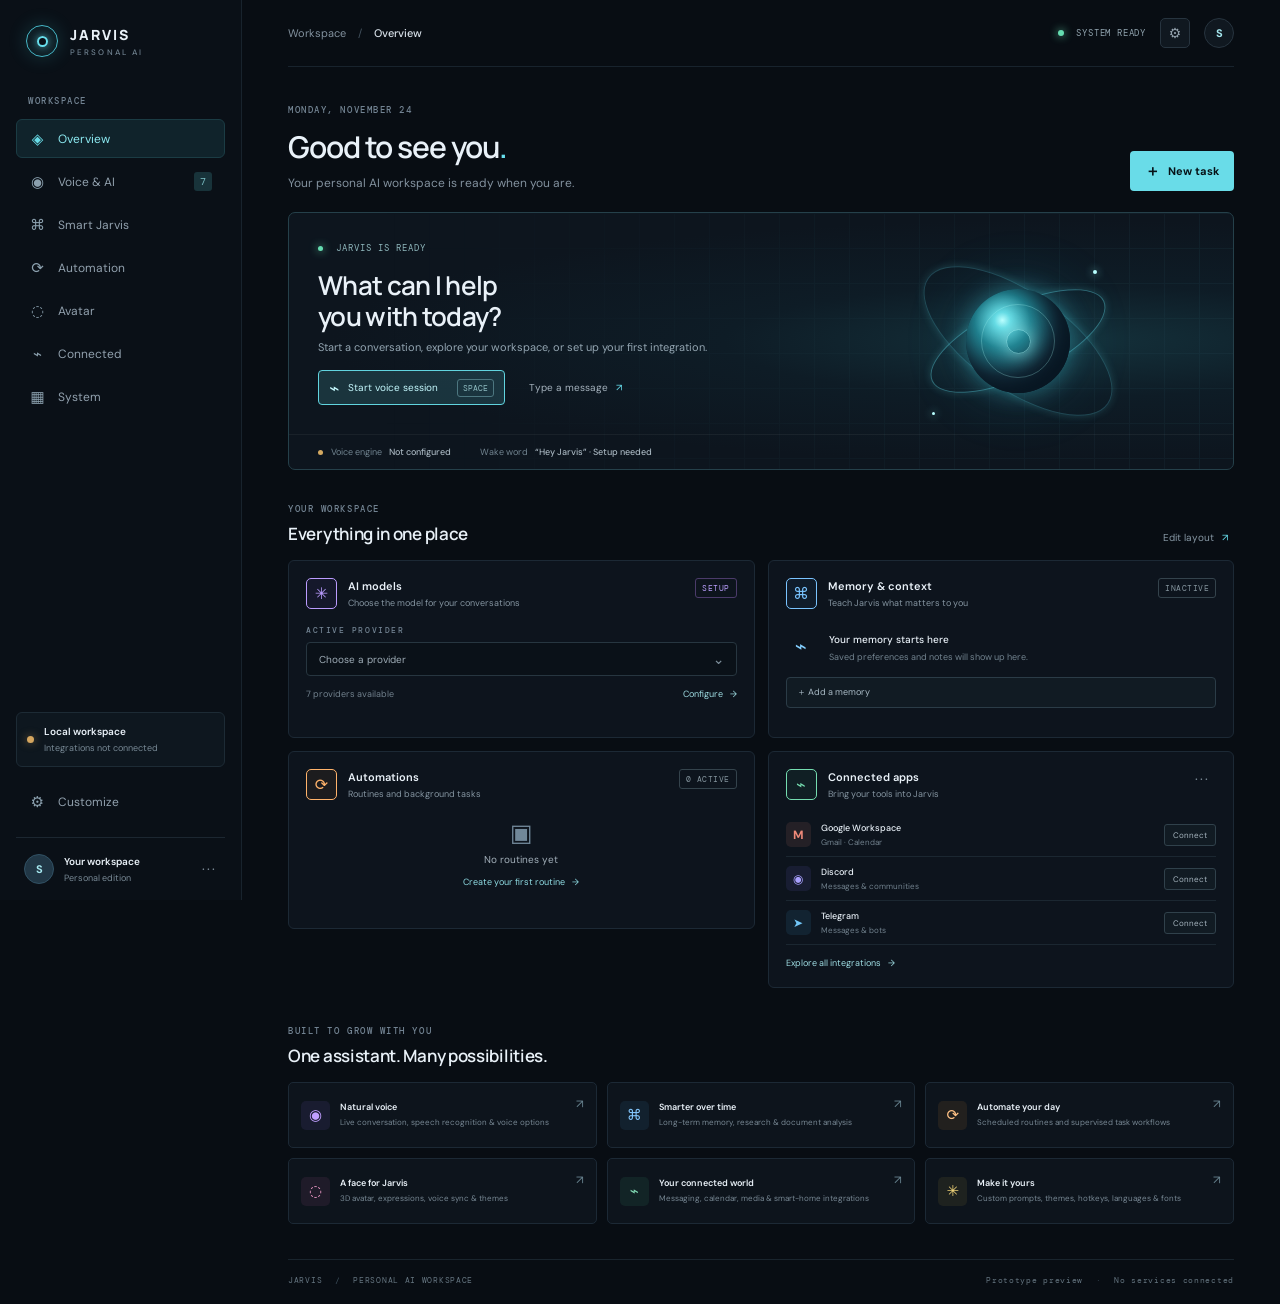
==== index.html @ 5d38f919 "Create Jarvis assistant frontend prototype" ====
<!doctype html>
<html lang="en">
<head>
  <meta charset="utf-8">
  <meta name="viewport" content="width=device-width, initial-scale=1">
  <meta name="theme-color" content="#071018">
  <meta name="description" content="Jarvis — a voice-first AI assistant workspace.">
  <title>JARVIS — Personal AI</title>
  <link rel="stylesheet" href="styles.css">
  <script src="app.js" defer></script>
</head>
<body>
  <div class="app-shell">
    <aside class="sidebar" aria-label="Main navigation">
      <a class="brand" href="#overview" aria-label="Jarvis home">
        <span class="brand-mark"><span></span></span>
        <span class="brand-name">JARVIS<small>PERSONAL AI</small></span>
      </a>
      <div class="workspace-label">WORKSPACE</div>
      <nav class="nav-list">
        <a class="nav-item active" href="#overview"><span class="nav-icon">◈</span> Overview</a>
        <a class="nav-item" href="#voice"><span class="nav-icon">◉</span> Voice &amp; AI <span class="nav-count">7</span></a>
        <a class="nav-item" href="#memory"><span class="nav-icon">⌘</span> Smart Jarvis</a>
        <a class="nav-item" href="#automation"><span class="nav-icon">⟳</span> Automation</a>
        <a class="nav-item" href="#avatar"><span class="nav-icon">◌</span> Avatar</a>
        <a class="nav-item" href="#connected"><span class="nav-icon">⌁</span> Connected</a>
        <a class="nav-item" href="#system"><span class="nav-icon">▦</span> System</a>
      </nav>
      <div class="sidebar-bottom">
        <div class="connection-card"><span class="status-dot"></span><div><strong>Local workspace</strong><small>Integrations not connected</small></div></div>
        <a class="nav-item" href="#customize"><span class="nav-icon">⚙</span> Customize</a>
        <div class="profile"><div class="profile-avatar">S</div><div><strong>Your workspace</strong><small>Personal edition</small></div><span class="profile-more">···</span></div>
      </div>
    </aside>

    <main class="main-content" id="overview">
      <header class="topbar">
        <div class="breadcrumb">Workspace <span>/</span> <strong>Overview</strong></div>
        <div class="topbar-actions"><span class="system-status"><i></i> SYSTEM READY</span><button class="icon-button" id="settings-button" aria-label="Open settings">⚙</button><button class="user-chip" aria-label="Workspace profile">S</button></div>
      </header>

      <section class="welcome-row">
        <div><p class="eyebrow">MONDAY, NOVEMBER 24</p><h1>Good to see you<span class="accent">.</span></h1><p class="subheading">Your personal AI workspace is ready when you are.</p></div>
        <button class="primary-button" id="new-task"><span>＋</span> New task</button>
      </section>

      <section class="hero-card" aria-label="Jarvis voice assistant">
        <div class="hero-grid"></div><div class="hero-copy"><span class="live-pill"><i></i> JARVIS IS READY</span><h2>What can I help<br>you with today?</h2><p>Start a conversation, explore your workspace, or set up your first integration.</p>
          <div class="hero-actions"><button class="voice-button" id="voice-button"><span class="mic-icon">⌁</span><span id="voice-label">Start voice session</span><span class="shortcut">SPACE</span></button><button class="text-button" id="type-button">Type a message <span>↗</span></button></div>
        </div><div class="orb-wrap" aria-hidden="true"><div class="orb-ring ring-one"></div><div class="orb-ring ring-two"></div><div class="orb"><div class="orb-core"></div></div><div class="orb-spark spark-one"></div><div class="orb-spark spark-two"></div></div>
        <div class="hero-footer"><span><i class="tiny-dot"></i> Voice engine <strong>Not configured</strong></span><span>Wake word <strong>“Hey Jarvis” · Setup needed</strong></span></div>
      </section>

      <div class="section-heading"><div><p class="eyebrow">YOUR WORKSPACE</p><h2>Everything in one place</h2></div><button class="quiet-button" id="edit-layout">Edit layout <span>↗</span></button></div>
      <section class="overview-grid">
        <article class="panel model-panel" id="voice"><div class="panel-heading"><div><span class="panel-icon purple">✳</span><div><h3>AI models</h3><p>Choose the model for your conversations</p></div></div><span class="tag">SETUP</span></div><label class="field-label" for="model-select">ACTIVE PROVIDER</label><div class="select-wrap"><select id="model-select"><option value="Choose a provider">Choose a provider</option><option>OpenAI</option><option>Anthropic Claude</option><option>Google Gemini</option><option>DeepSeek</option><option>Groq</option><option>Ollama · local</option><option>OpenRouter</option></select><span>⌄</span></div><div class="panel-foot"><span class="muted">7 providers available</span><a href="#customize">Configure <span>→</span></a></div></article>
        <article class="panel memory-panel" id="memory"><div class="panel-heading"><div><span class="panel-icon blue">⌘</span><div><h3>Memory &amp; context</h3><p>Teach Jarvis what matters to you</p></div></div><span class="tag tag-muted">INACTIVE</span></div><div class="memory-empty"><span class="memory-symbol">⌁</span><div><strong>Your memory starts here</strong><p>Saved preferences and notes will show up here.</p></div></div><button class="outline-button full-button" id="teach-button">＋ Add a memory</button></article>
        <article class="panel tasks-panel" id="automation"><div class="panel-heading"><div><span class="panel-icon orange">⟳</span><div><h3>Automations</h3><p>Routines and background tasks</p></div></div><span class="tag tag-muted">0 ACTIVE</span></div><div class="task-empty"><div class="empty-calendar">▣</div><p>No routines yet</p><button class="inline-link" id="routine-button">Create your first routine <span>→</span></button></div></article>
        <article class="panel integrations-panel" id="connected"><div class="panel-heading"><div><span class="panel-icon green">⌁</span><div><h3>Connected apps</h3><p>Bring your tools into Jarvis</p></div></div><button class="more-button" aria-label="More integration options">···</button></div><div class="integration-list"><div class="integration-row"><span class="integration-logo gmail">M</span><span><strong>Google Workspace</strong><small>Gmail · Calendar</small></span><button class="connect-button" data-integration="Google Workspace">Connect</button></div><div class="integration-row"><span class="integration-logo discord">◉</span><span><strong>Discord</strong><small>Messages &amp; communities</small></span><button class="connect-button" data-integration="Discord">Connect</button></div><div class="integration-row"><span class="integration-logo telegram">➤</span><span><strong>Telegram</strong><small>Messages &amp; bots</small></span><button class="connect-button" data-integration="Telegram">Connect</button></div></div><button class="panel-foot-link" id="all-integrations">Explore all integrations <span>→</span></button></article>
      </section>

      <section class="capabilities-section" id="system"><div class="section-heading compact"><div><p class="eyebrow">BUILT TO GROW WITH YOU</p><h2>One assistant. Many possibilities.</h2></div></div><div class="capability-grid">
        <a class="capability-card" href="#voice"><span class="cap-icon cap-purple">◉</span><span><strong>Natural voice</strong><small>Live conversation, speech recognition &amp; voice options</small></span><span class="cap-arrow">↗</span></a>
        <a class="capability-card" href="#memory"><span class="cap-icon cap-blue">⌘</span><span><strong>Smarter over time</strong><small>Long-term memory, research &amp; document analysis</small></span><span class="cap-arrow">↗</span></a>
        <a class="capability-card" href="#automation"><span class="cap-icon cap-orange">⟳</span><span><strong>Automate your day</strong><small>Scheduled routines and supervised task workflows</small></span><span class="cap-arrow">↗</span></a>
        <a class="capability-card" href="#avatar"><span class="cap-icon cap-pink">◌</span><span><strong>A face for Jarvis</strong><small>3D avatar, expressions, voice sync &amp; themes</small></span><span class="cap-arrow">↗</span></a>
        <a class="capability-card" href="#connected"><span class="cap-icon cap-green">⌁</span><span><strong>Your connected world</strong><small>Messaging, calendar, media &amp; smart-home integrations</small></span><span class="cap-arrow">↗</span></a>
        <a class="capability-card" href="#customize"><span class="cap-icon cap-yellow">✳</span><span><strong>Make it yours</strong><small>Custom prompts, themes, hotkeys, languages &amp; fonts</small></span><span class="cap-arrow">↗</span></a>
      </div></section>
      <footer class="footer"><span>JARVIS <span class="footer-sep">/</span> PERSONAL AI WORKSPACE</span><span>Prototype preview <span class="footer-sep">·</span> No services connected</span></footer>
    </main>
  </div>

  <div class="toast" id="toast" role="status" aria-live="polite"></div>
  <dialog class="message-dialog" id="message-dialog"><form method="dialog" id="message-form"><div class="dialog-head"><div><span class="eyebrow">NEW CONVERSATION</span><h2>Talk to Jarvis</h2></div><button class="dialog-close" aria-label="Close">×</button></div><p>This prototype is running locally. Connect an AI provider in settings to enable responses.</p><label class="field-label" for="message-input">YOUR MESSAGE</label><div class="message-entry"><input id="message-input" placeholder="Ask Jarvis anything…" autocomplete="off"><button class="send-button" value="send" aria-label="Send message">↑</button></div></form></dialog>
  <dialog class="setup-dialog" id="setup-dialog"><form method="dialog"><div class="dialog-head"><div><span class="eyebrow">COMING UP</span><h2 id="setup-title">Set up Jarvis</h2></div><button class="dialog-close" aria-label="Close">×</button></div><p id="setup-description">This capability is part of the Jarvis roadmap. Integrations will be opt-in and require your authorization before connecting or taking action.</p><button class="primary-button dialog-done" value="close">Got it</button></form></dialog>
</body>
</html>
---- styles.css ----
@import url('https://fonts.googleapis.com/css2?family=DM+Mono:wght@400;500&family=DM+Sans:wght@400;500;600;700&family=Manrope:wght@400;500;600;700;800&display=swap');
:root{color-scheme:dark;--bg:#080d13;--panel:#0d141d;--panel-soft:#101923;--border:#1c2935;--text:#e9f1f8;--muted:#7f909f;--faint:#526372;--cyan:#68e0ee;--cyan-bright:#88f1f8;--font:'DM Sans',system-ui,sans-serif;--display:'Manrope',system-ui,sans-serif}*{box-sizing:border-box}html{scroll-behavior:smooth;scroll-padding-top:92px}body{margin:0;background:var(--bg);color:var(--text);font-family:var(--font);font-size:14px;min-width:320px}button,a,select,input{font:inherit}button{color:inherit}.app-shell{min-height:100vh}.sidebar{width:242px;position:fixed;inset:0 auto 0 0;background:#0a1017;border-right:1px solid #18232d;padding:25px 16px 16px;display:flex;flex-direction:column;z-index:5}.brand{display:flex;align-items:center;gap:12px;padding:0 10px 38px;text-decoration:none;color:var(--text)}.brand-mark{width:32px;height:32px;border:1px solid #47b9c9;border-radius:50%;display:grid;place-items:center;box-shadow:0 0 19px #48c6d233,inset 0 0 10px #48c6d21f}.brand-mark span{width:11px;height:11px;border:2px solid var(--cyan);border-radius:50%;box-shadow:0 0 11px #62dce8}.brand-name{font:800 14px var(--display);letter-spacing:2px}.brand-name small{display:block;color:#718391;font:500 8px var(--font);letter-spacing:2.1px;margin-top:3px}.workspace-label,.eyebrow,.field-label{font:500 9px 'DM Mono',monospace;letter-spacing:1.55px;color:#738493}.workspace-label{padding:0 12px 12px}.nav-list{display:grid;gap:4px}.nav-item{height:39px;padding:0 12px;display:flex;align-items:center;gap:12px;text-decoration:none;color:#91a0ad;border:1px solid transparent;border-radius:6px;font-size:12px;transition:.18s}.nav-item:hover{background:#121c26;color:#dce7ee}.nav-item.active{color:#8ce9f1;background:#10232b;border-color:#1b3c44}.nav-icon{font-size:15px;width:17px;text-align:center;color:#8ba0ae}.active .nav-icon{color:#68dce7}.nav-count{margin-left:auto;font:10px 'DM Mono',monospace;color:#7bbfc5;background:#18333a;padding:3px 6px;border-radius:3px}.sidebar-bottom{margin-top:auto}.connection-card{border:1px solid #1d2b35;background:#0e171f;border-radius:6px;padding:12px 10px;display:flex;align-items:center;gap:10px;margin-bottom:15px}.connection-card strong,.connection-card small,.profile strong,.profile small{display:block}.connection-card strong,.profile strong{font-size:10px;font-weight:600}.connection-card small,.profile small{font-size:9px;color:#788995;margin-top:4px}.status-dot{width:7px;height:7px;background:#d5a65f;border-radius:50%;box-shadow:0 0 8px #d5a65f88}.profile{border-top:1px solid #1c2731;margin-top:16px;padding:16px 8px 0;display:flex;align-items:center;gap:10px}.profile-avatar,.user-chip{border-radius:50%;background:#213746;border:1px solid #315164;display:grid;place-items:center;color:#a6e9f0;font-weight:700}.profile-avatar{width:30px;height:30px;font-size:11px}.profile-more{margin-left:auto;color:#83939e;letter-spacing:2px}.main-content{margin-left:242px;padding:0 46px;max-width:1550px}.topbar{height:67px;display:flex;align-items:center;justify-content:space-between;border-bottom:1px solid #18232d}.breadcrumb{font-size:11px;color:#82919e}.breadcrumb span{margin:0 9px;color:#43525e}.breadcrumb strong{color:#d8e1e9;font-weight:500}.topbar-actions{display:flex;align-items:center;gap:14px}.system-status{font:9px 'DM Mono',monospace;letter-spacing:.8px;color:#91a4af}.system-status i,.live-pill i{display:inline-block;width:6px;height:6px;background:#65dcb0;border-radius:50%;margin-right:7px;box-shadow:0 0 8px #65dcb0}.icon-button,.user-chip{border:1px solid #27343f;background:#101820;width:30px;height:30px;cursor:pointer}.icon-button{border-radius:5px;color:#93a1ac}.user-chip{font-size:11px}.welcome-row{display:flex;justify-content:space-between;align-items:end;padding:37px 0 21px}.eyebrow{margin:0 0 10px}h1,h2,h3,p{margin-top:0}h1{font:600 30px var(--display);letter-spacing:-1.1px;margin:0}.accent{color:var(--cyan)}.subheading{font-size:12px;color:#82919e;margin:8px 0 0}.primary-button{background:#69dce8;color:#071217;border:0;border-radius:4px;padding:10px 15px;font-size:11px;font-weight:700;cursor:pointer;transition:.18s}.primary-button:hover{background:#91f0f3;box-shadow:0 0 20px #68e0ee33}.primary-button span{font-size:15px;vertical-align:-1px;margin-right:5px}.hero-card{height:258px;border:1px solid #25404a;border-radius:7px;position:relative;overflow:hidden;background:radial-gradient(ellipse at 82% 50%,#14313b 0,#0e1c26 31%,#0d151e 67%);padding:24px 29px}.hero-grid{position:absolute;inset:0;opacity:.16;background-image:linear-gradient(#2c5661 1px,transparent 1px),linear-gradient(90deg,#2c5661 1px,transparent 1px);background-size:35px 35px;mask-image:linear-gradient(90deg,transparent 8%,#000 100%)}.hero-copy{position:relative;z-index:2}.live-pill{font:9px 'DM Mono',monospace;color:#8fb7bc;letter-spacing:1px}.live-pill i{width:5px;height:5px}.hero-card h2{font:600 26px/1.2 var(--display);letter-spacing:-.7px;margin:15px 0 8px}.hero-card p{color:#93a5b1;font-size:11px;margin-bottom:16px}.hero-actions{display:flex;align-items:center;gap:18px}.voice-button{height:35px;border:1px solid #61d4df;border-radius:4px;background:#5dcbd82a;color:#c6faff;padding:0 10px;display:flex;align-items:center;gap:9px;cursor:pointer;font-size:10px}.voice-button:hover,.voice-button.listening{background:#58dae044;box-shadow:0 0 18px #65dae633}.mic-icon{font-size:17px}.shortcut{border:1px solid #4d7780;border-radius:3px;padding:3px 5px;color:#8fbdc2;font:8px 'DM Mono',monospace;margin-left:10px}.text-button,.quiet-button{background:transparent;border:0;color:#a4b1bc;font-size:10px;cursor:pointer}.text-button span,.quiet-button span{color:var(--cyan);margin-left:5px}.orb-wrap{position:absolute;width:270px;height:250px;right:80px;top:3px;display:grid;place-items:center}.orb{width:104px;height:104px;border-radius:50%;position:relative;display:grid;place-items:center;background:radial-gradient(circle at 35% 30%,#bbffff 0,#65dbe4 8%,#218391 28%,#142e3d 57%,#0a1724 74%);box-shadow:0 0 24px #48d4e766,0 0 67px #28a9c733, inset -12px -10px 25px #081723;animation:float 5s ease-in-out infinite}.orb:after{content:'';position:absolute;inset:15px;border:1px solid #a9fbf844;border-radius:50%;filter:blur(.5px)}.orb-core{width:25px;height:25px;border:1px solid #b5ffffaa;border-radius:50%;box-shadow:0 0 18px #b4ffff;opacity:.7}.orb-ring{position:absolute;width:190px;height:72px;border:1px solid #63ddeb66;border-radius:50%;transform:rotate(-25deg);box-shadow:0 0 8px #64e6eb33}.ring-two{width:220px;height:98px;transform:rotate(35deg);border-color:#4a9eae55}.orb-spark{position:absolute;width:4px;height:4px;background:#b9ffff;border-radius:50%;box-shadow:0 0 9px #8dfaff}.spark-one{right:56px;top:54px}.spark-two{left:49px;bottom:51px;width:3px;height:3px}.hero-footer{position:absolute;bottom:0;left:0;right:0;border-top:1px solid #ffffff0d;display:flex;gap:29px;padding:11px 29px;color:#718490;font-size:9px}.hero-footer strong{color:#a7b5bf;font-weight:500;margin-left:5px}.tiny-dot{display:inline-block;width:5px;height:5px;background:#d4a961;border-radius:50%;margin-right:6px}.section-heading{display:flex;align-items:end;justify-content:space-between;margin:33px 0 15px}.section-heading .eyebrow{margin-bottom:7px}.section-heading h2{font:600 17px var(--display);letter-spacing:-.3px;margin:0}.quiet-button{color:#8798a5}.overview-grid{display:grid;grid-template-columns:1fr 1fr;gap:13px}.panel{min-height:178px;padding:17px;border:1px solid var(--border);background:var(--panel);border-radius:6px}.panel-heading{display:flex;align-items:flex-start;justify-content:space-between}.panel-heading>div{display:flex;align-items:center;gap:11px}.panel-icon{width:31px;height:31px;border:1px solid currentColor;border-radius:5px;display:grid;place-items:center;font-size:16px}.purple{color:#bb9cff;background:#8b60ff10}.blue{color:#7ac4ff;background:#429cf210}.orange{color:#ffb36b;background:#ff9e3010}.green{color:#75ddb0;background:#46cb9010}.panel-heading h3{font-size:11px;margin:0 0 4px;font-weight:600}.panel-heading p{font-size:9px;color:#8494a0;margin:0}.tag{font:8px 'DM Mono',monospace;color:#bba0ff;border:1px solid #4b3b6a;border-radius:3px;padding:4px 6px;letter-spacing:.5px}.tag-muted{color:#84949d;border-color:#34434c}.field-label{display:block;font-size:8px;margin:16px 0 7px}.select-wrap{height:34px;border:1px solid #273640;border-radius:4px;background:#0a1118;display:flex;align-items:center;position:relative}.select-wrap select{width:100%;height:100%;background:transparent;color:#9eacb6;border:0;outline:0;padding:0 12px;font-size:10px;appearance:none;cursor:pointer}.select-wrap option{background:#101820;color:#dce8ef}.select-wrap>span{position:absolute;right:11px;color:#7f919d;pointer-events:none}.panel-foot{display:flex;justify-content:space-between;align-items:center;margin-top:12px;font-size:9px}.muted{color:#71818d}.panel-foot a,.panel-foot-link{color:#9edce2;text-decoration:none;font-size:9px}.panel-foot a span,.panel-foot-link span{margin-left:5px}.memory-empty{display:flex;align-items:center;gap:12px;margin:20px 0 14px}.memory-symbol{font-size:20px;color:#83cfff;width:31px;text-align:center}.memory-empty strong{font-size:10px;font-weight:500}.memory-empty p{font-size:9px;color:#71828e;margin:4px 0 0}.outline-button{border:1px solid #2b3c47;border-radius:4px;background:#111b23;color:#a9bac5;font-size:9px;padding:8px 10px;cursor:pointer}.outline-button:hover{border-color:#5bbdca;color:#c7f5f8}.full-button{width:100%;text-align:left}.task-empty{text-align:center;padding:17px 0 0}.empty-calendar{font-size:24px;color:#718899}.task-empty p{font-size:10px;color:#a3b0ba;margin:5px 0}.inline-link{border:0;background:transparent;color:#8fdce3;font-size:9px;cursor:pointer}.inline-link span{margin-left:5px}.more-button{border:0;background:none;color:#80919c;letter-spacing:2px;cursor:pointer}.integrations-panel{grid-row:span 2}.integration-list{margin-top:13px}.integration-row{display:flex;align-items:center;gap:10px;padding:9px 0;border-bottom:1px solid #1b2731}.integration-logo{width:25px;height:25px;border-radius:5px;display:grid;place-items:center;font-weight:700;font-size:12px}.gmail{color:#ef8979;background:#ef89791b}.discord{color:#a9a0ff;background:#7771e91b}.telegram{color:#72c6f7;background:#45ade51b}.integration-row>span:nth-child(2){flex:1}.integration-row strong,.integration-row small{display:block}.integration-row strong{font-size:9px;font-weight:500}.integration-row small{font-size:8px;color:#71818d;margin-top:3px}.connect-button{border:1px solid #30414b;background:#111b23;color:#a6b5bf;border-radius:3px;font-size:8px;padding:5px 8px;cursor:pointer}.connect-button:hover{border-color:#58bdc7;color:#9fe9ed}.panel-foot-link{width:100%;text-align:left;border:0;background:transparent;padding:12px 0 0;cursor:pointer}.capabilities-section{margin-top:37px}.section-heading.compact{margin-bottom:15px}.capability-grid{display:grid;grid-template-columns:1fr 1fr 1fr;gap:10px}.capability-card{border:1px solid var(--border);background:#0d141c;border-radius:5px;padding:13px 12px;display:flex;align-items:center;gap:10px;min-height:66px;text-decoration:none;color:inherit;transition:.18s}.capability-card:hover{border-color:#365561;background:#111c25;transform:translateY(-1px)}.cap-icon{width:29px;height:29px;flex:none;border-radius:5px;display:grid;place-items:center;font-size:15px}.capability-card strong,.capability-card small{display:block}.capability-card strong{font-size:9px;font-weight:600;margin-bottom:4px}.capability-card small{font-size:8px;line-height:1.45;color:#778793}.cap-arrow{color:#66818d;font-size:12px;margin-left:auto;align-self:flex-start}.cap-purple{color:#c09eff;background:#9c6eff17}.cap-blue{color:#85c9ff;background:#52a8e617}.cap-orange{color:#ffc185;background:#ff9f3b17}.cap-pink{color:#f29ccb;background:#e367ad17}.cap-green{color:#83ddb6;background:#4bc99017}.cap-yellow{color:#f1d479;background:#d8b63d17}.footer{display:flex;justify-content:space-between;border-top:1px solid #19242d;margin-top:35px;padding:15px 0 19px;font:8px 'DM Mono',monospace;letter-spacing:.7px;color:#657580}.footer-sep{color:#3f515e;margin:0 7px}.toast{position:fixed;z-index:10;bottom:22px;right:24px;max-width:360px;background:#172832;border:1px solid #37606a;border-radius:5px;padding:12px 15px;font-size:11px;color:#d5faff;box-shadow:0 12px 32px #0008;opacity:0;transform:translateY(8px);pointer-events:none;transition:.2s}.toast.show{opacity:1;transform:translateY(0)}dialog{width:min(440px,calc(100% - 32px));border:1px solid #29414b;border-radius:8px;background:#0e171f;color:var(--text);padding:22px;box-shadow:0 22px 100px #000b}dialog::backdrop{background:#02070bc9;backdrop-filter:blur(4px)}.dialog-head{display:flex;justify-content:space-between;align-items:flex-start}.dialog-head h2{font:600 20px var(--display);margin:0 0 14px}.dialog-close{width:26px;height:26px;border:1px solid #293943;border-radius:4px;background:#111c24;color:#a6b4bd;font-size:18px;line-height:1;cursor:pointer}.message-dialog form>p,.setup-dialog form>p{font-size:11px;line-height:1.6;color:#93a3ad;margin:0 0 16px}.message-entry{display:flex;border:1px solid #2c414b;border-radius:4px;background:#091119}.message-entry input{min-width:0;flex:1;color:#e5f1f6;background:transparent;border:0;padding:10px;font-size:11px;outline:0}.message-entry input::placeholder{color:#687a86}.send-button{width:35px;border:0;background:transparent;color:#77e1e9;font-size:18px;cursor:pointer}.dialog-done{margin-top:3px}.setup-dialog .eyebrow{margin-bottom:9px}@keyframes float{0%,100%{transform:translateY(0)}50%{transform:translateY(-8px)}}
@media(max-width:1100px){.main-content{padding:0 28px}.sidebar{width:218px}.main-content{margin-left:218px}.orb-wrap{right:20px}.capability-grid{grid-template-columns:1fr 1fr}}@media(max-width:760px){.sidebar{width:58px;padding:18px 8px}.brand{padding:0 5px 30px}.brand-name,.workspace-label,.nav-item:not(.active) .nav-count,.nav-item{font-size:0}.brand-mark{width:34px;height:34px}.nav-list{gap:7px}.nav-item{justify-content:center;padding:0;height:39px}.nav-icon{font-size:16px}.nav-item.active{font-size:0}.nav-count{display:none}.sidebar-bottom .connection-card,.sidebar-bottom .profile,.sidebar-bottom>.nav-item{display:none}.main-content{margin-left:58px;padding:0 18px}.topbar{height:57px}.system-status{font-size:0}.system-status i{margin:0}.welcome-row{padding-top:27px}h1{font-size:25px}.hero-card{height:270px;padding:20px}.hero-card h2{font-size:23px}.hero-card p{max-width:300px;line-height:1.5}.orb-wrap{opacity:.34;right:-87px;top:19px;transform:scale(.8)}.hero-footer{padding:10px 19px;gap:14px}.hero-footer span{font-size:8px}.hero-footer strong{display:block;margin:4px 0 0 11px}.overview-grid{grid-template-columns:1fr}.integrations-panel{grid-row:auto}.capability-grid{grid-template-columns:1fr 1fr}.section-heading h2{font-size:15px}.footer{gap:10px;font-size:7px}.footer span:last-child{text-align:right}}@media(max-width:480px){.main-content{padding:0 12px}.topbar-actions{gap:8px}.welcome-row{align-items:flex-start}.welcome-row .primary-button{padding:9px 10px;font-size:10px}.subheading{max-width:220px;line-height:1.5}.hero-card{padding:18px 15px}.hero-card p{max-width:245px}.hero-actions{gap:10px}.text-button{font-size:9px}.shortcut{display:none}.hero-footer{padding-left:14px;gap:10px}.capability-grid{grid-template-columns:1fr}.capability-card{min-height:59px}.section-heading .quiet-button{font-size:9px}.footer{flex-direction:column}.footer span:last-child{text-align:left}.orb-wrap{right:-125px}}
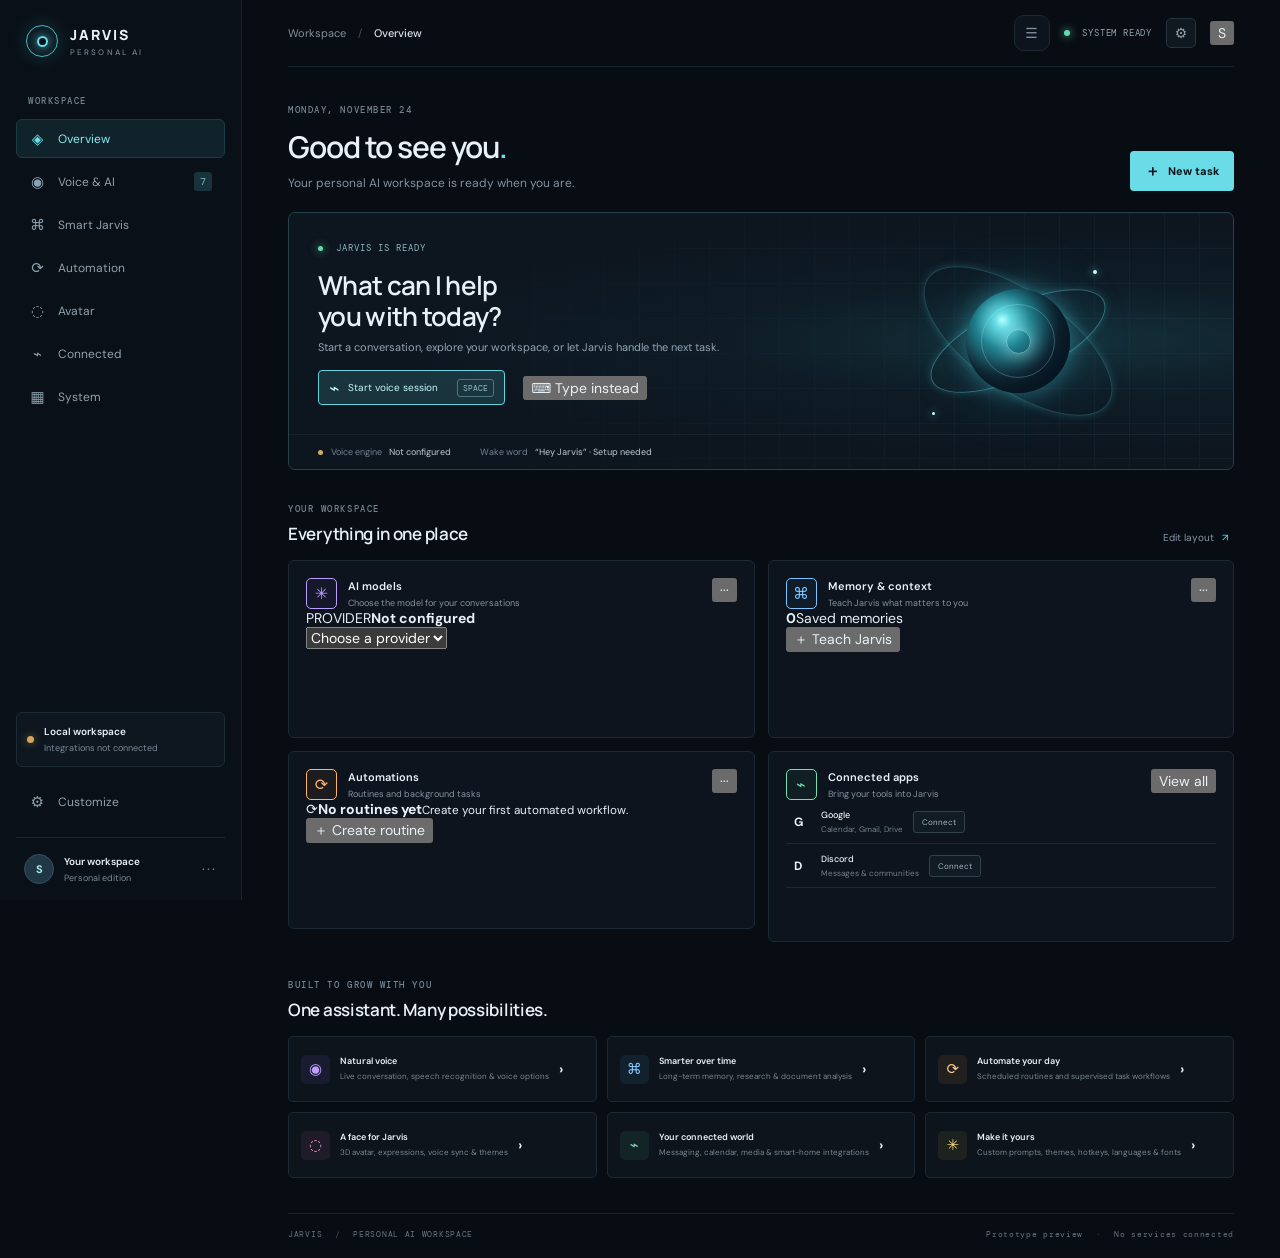
==== commit fc602198: "Wire the desktop UI improvements and add Python setup guidance" ====
--- a/index.html
+++ b/index.html
@@ -7,7 +7,9 @@
   <meta name="description" content="Jarvis — a voice-first AI assistant workspace.">
   <title>JARVIS — Personal AI</title>
   <link rel="stylesheet" href="styles.css">
+  <link rel="stylesheet" href="desktop-enhancements.css">
   <script src="app.js" defer></script>
+  <script src="desktop-enhancements.js" defer></script>
 </head>
 <body>
   <div class="app-shell">
@@ -36,7 +38,7 @@
     <main class="main-content" id="overview">
       <header class="topbar">
         <div class="breadcrumb">Workspace <span>/</span> <strong>Overview</strong></div>
-        <div class="topbar-actions"><span class="system-status"><i></i> SYSTEM READY</span><button class="icon-button" id="settings-button" aria-label="Open settings">⚙</button><button class="user-chip" aria-label="Workspace profile">S</button></div>
+        <div class="topbar-actions"><span class="system-status"><i></i> SYSTEM READY</span><button class="icon-button" id="settings-button" aria-label="Open settings">⚙</button><button class="user-menu" aria-label="Open user menu">S</button></div>
       </header>
 
       <section class="welcome-row">
@@ -45,34 +47,35 @@
       </section>
 
       <section class="hero-card" aria-label="Jarvis voice assistant">
-        <div class="hero-grid"></div><div class="hero-copy"><span class="live-pill"><i></i> JARVIS IS READY</span><h2>What can I help<br>you with today?</h2><p>Start a conversation, explore your workspace, or set up your first integration.</p>
-          <div class="hero-actions"><button class="voice-button" id="voice-button"><span class="mic-icon">⌁</span><span id="voice-label">Start voice session</span><span class="shortcut">SPACE</span></button><button class="text-button" id="type-button">Type a message <span>↗</span></button></div>
+        <div class="hero-grid"></div><div class="hero-copy"><span class="live-pill"><i></i> JARVIS IS READY</span><h2>What can I help<br>you with today?</h2><p>Start a conversation, explore your workspace, or let Jarvis handle the next task.</p>
+          <div class="hero-actions"><button class="voice-button" id="voice-button"><span class="mic-icon">⌁</span><span id="voice-label">Start voice session</span><span class="shortcut">SPACE</span></button><button class="type-button" id="type-button"><span>⌨</span> Type instead</button></div>
         </div><div class="orb-wrap" aria-hidden="true"><div class="orb-ring ring-one"></div><div class="orb-ring ring-two"></div><div class="orb"><div class="orb-core"></div></div><div class="orb-spark spark-one"></div><div class="orb-spark spark-two"></div></div>
         <div class="hero-footer"><span><i class="tiny-dot"></i> Voice engine <strong>Not configured</strong></span><span>Wake word <strong>“Hey Jarvis” · Setup needed</strong></span></div>
       </section>
 
       <div class="section-heading"><div><p class="eyebrow">YOUR WORKSPACE</p><h2>Everything in one place</h2></div><button class="quiet-button" id="edit-layout">Edit layout <span>↗</span></button></div>
       <section class="overview-grid">
-        <article class="panel model-panel" id="voice"><div class="panel-heading"><div><span class="panel-icon purple">✳</span><div><h3>AI models</h3><p>Choose the model for your conversations</p></div></div><span class="tag">SETUP</span></div><label class="field-label" for="model-select">ACTIVE PROVIDER</label><div class="select-wrap"><select id="model-select"><option value="Choose a provider">Choose a provider</option><option>OpenAI</option><option>Anthropic Claude</option><option>Google Gemini</option><option>DeepSeek</option><option>Groq</option><option>Ollama · local</option><option>OpenRouter</option></select><span>⌄</span></div><div class="panel-foot"><span class="muted">7 providers available</span><a href="#customize">Configure <span>→</span></a></div></article>
-        <article class="panel memory-panel" id="memory"><div class="panel-heading"><div><span class="panel-icon blue">⌘</span><div><h3>Memory &amp; context</h3><p>Teach Jarvis what matters to you</p></div></div><span class="tag tag-muted">INACTIVE</span></div><div class="memory-empty"><span class="memory-symbol">⌁</span><div><strong>Your memory starts here</strong><p>Saved preferences and notes will show up here.</p></div></div><button class="outline-button full-button" id="teach-button">＋ Add a memory</button></article>
-        <article class="panel tasks-panel" id="automation"><div class="panel-heading"><div><span class="panel-icon orange">⟳</span><div><h3>Automations</h3><p>Routines and background tasks</p></div></div><span class="tag tag-muted">0 ACTIVE</span></div><div class="task-empty"><div class="empty-calendar">▣</div><p>No routines yet</p><button class="inline-link" id="routine-button">Create your first routine <span>→</span></button></div></article>
-        <article class="panel integrations-panel" id="connected"><div class="panel-heading"><div><span class="panel-icon green">⌁</span><div><h3>Connected apps</h3><p>Bring your tools into Jarvis</p></div></div><button class="more-button" aria-label="More integration options">···</button></div><div class="integration-list"><div class="integration-row"><span class="integration-logo gmail">M</span><span><strong>Google Workspace</strong><small>Gmail · Calendar</small></span><button class="connect-button" data-integration="Google Workspace">Connect</button></div><div class="integration-row"><span class="integration-logo discord">◉</span><span><strong>Discord</strong><small>Messages &amp; communities</small></span><button class="connect-button" data-integration="Discord">Connect</button></div><div class="integration-row"><span class="integration-logo telegram">➤</span><span><strong>Telegram</strong><small>Messages &amp; bots</small></span><button class="connect-button" data-integration="Telegram">Connect</button></div></div><button class="panel-foot-link" id="all-integrations">Explore all integrations <span>→</span></button></article>
+        <article class="panel model-panel" id="voice"><div class="panel-heading"><div><span class="panel-icon purple">✳</span><div><h3>AI models</h3><p>Choose the model for your conversations</p></div></div><button class="panel-menu">···</button></div><div class="model-status"><span>PROVIDER</span><strong>Not configured</strong></div><select id="model-select"><option>Choose a provider</option><option>OpenAI</option><option>Anthropic</option><option>Google Gemini</option><option>Groq</option><option>Ollama</option></select></article>
+        <article class="panel memory-panel" id="memory"><div class="panel-heading"><div><span class="panel-icon blue">⌘</span><div><h3>Memory &amp; context</h3><p>Teach Jarvis what matters to you</p></div></div><button class="panel-menu">···</button></div><div class="memory-stat"><strong>0</strong><span>Saved memories</span></div><button class="panel-button" id="teach-button">＋ Teach Jarvis</button></article>
+        <article class="panel tasks-panel" id="automation"><div class="panel-heading"><div><span class="panel-icon orange">⟳</span><div><h3>Automations</h3><p>Routines and background tasks</p></div></div><button class="panel-menu">···</button></div><div class="empty-state"><span class="empty-icon">⟳</span><strong>No routines yet</strong><small>Create your first automated workflow.</small></div><button class="panel-button" id="routine-button">＋ Create routine</button></article>
+        <article class="panel integrations-panel" id="connected"><div class="panel-heading"><div><span class="panel-icon green">⌁</span><div><h3>Connected apps</h3><p>Bring your tools into Jarvis</p></div></div><button class="text-action" id="all-integrations">View all</button></div><div class="integration-row"><span class="integration-logo">G</span><div><strong>Google</strong><small>Calendar, Gmail, Drive</small></div><button class="connect-button" data-integration="Google">Connect</button></div><div class="integration-row"><span class="integration-logo">D</span><div><strong>Discord</strong><small>Messages &amp; communities</small></div><button class="connect-button" data-integration="Discord">Connect</button></div></article>
       </section>
 
-      <section class="capabilities-section" id="system"><div class="section-heading compact"><div><p class="eyebrow">BUILT TO GROW WITH YOU</p><h2>One assistant. Many possibilities.</h2></div></div><div class="capability-grid">
-        <a class="capability-card" href="#voice"><span class="cap-icon cap-purple">◉</span><span><strong>Natural voice</strong><small>Live conversation, speech recognition &amp; voice options</small></span><span class="cap-arrow">↗</span></a>
-        <a class="capability-card" href="#memory"><span class="cap-icon cap-blue">⌘</span><span><strong>Smarter over time</strong><small>Long-term memory, research &amp; document analysis</small></span><span class="cap-arrow">↗</span></a>
-        <a class="capability-card" href="#automation"><span class="cap-icon cap-orange">⟳</span><span><strong>Automate your day</strong><small>Scheduled routines and supervised task workflows</small></span><span class="cap-arrow">↗</span></a>
-        <a class="capability-card" href="#avatar"><span class="cap-icon cap-pink">◌</span><span><strong>A face for Jarvis</strong><small>3D avatar, expressions, voice sync &amp; themes</small></span><span class="cap-arrow">↗</span></a>
-        <a class="capability-card" href="#connected"><span class="cap-icon cap-green">⌁</span><span><strong>Your connected world</strong><small>Messaging, calendar, media &amp; smart-home integrations</small></span><span class="cap-arrow">↗</span></a>
-        <a class="capability-card" href="#customize"><span class="cap-icon cap-yellow">✳</span><span><strong>Make it yours</strong><small>Custom prompts, themes, hotkeys, languages &amp; fonts</small></span><span class="cap-arrow">↗</span></a>
+      <section class="capabilities-section" id="system"><div class="section-heading compact"><div><p class="eyebrow">BUILT TO GROW WITH YOU</p><h2>One assistant. Many possibilities.</h2></div></div>
+        <div class="capability-grid">
+        <a class="capability-card" href="#voice"><span class="cap-icon cap-purple">◉</span><span><strong>Natural voice</strong><small>Live conversation, speech recognition &amp; voice options</small></span><b>›</b></a>
+        <a class="capability-card" href="#memory"><span class="cap-icon cap-blue">⌘</span><span><strong>Smarter over time</strong><small>Long-term memory, research &amp; document analysis</small></span><b>›</b></a>
+        <a class="capability-card" href="#automation"><span class="cap-icon cap-orange">⟳</span><span><strong>Automate your day</strong><small>Scheduled routines and supervised task workflows</small></span><b>›</b></a>
+        <a class="capability-card" href="#avatar"><span class="cap-icon cap-pink">◌</span><span><strong>A face for Jarvis</strong><small>3D avatar, expressions, voice sync &amp; themes</small></span><b>›</b></a>
+        <a class="capability-card" href="#connected"><span class="cap-icon cap-green">⌁</span><span><strong>Your connected world</strong><small>Messaging, calendar, media &amp; smart-home integrations</small></span><b>›</b></a>
+        <a class="capability-card" href="#customize"><span class="cap-icon cap-yellow">✳</span><span><strong>Make it yours</strong><small>Custom prompts, themes, hotkeys, languages &amp; fonts</small></span><b>›</b></a>
       </div></section>
       <footer class="footer"><span>JARVIS <span class="footer-sep">/</span> PERSONAL AI WORKSPACE</span><span>Prototype preview <span class="footer-sep">·</span> No services connected</span></footer>
     </main>
   </div>
 
   <div class="toast" id="toast" role="status" aria-live="polite"></div>
-  <dialog class="message-dialog" id="message-dialog"><form method="dialog" id="message-form"><div class="dialog-head"><div><span class="eyebrow">NEW CONVERSATION</span><h2>Talk to Jarvis</h2></div><button class="dialog-close" aria-label="Close">×</button></div><p>This prototype is running locally. Connect an AI provider in settings to enable responses.</p><label class="field-label" for="message-input">YOUR MESSAGE</label><div class="message-entry"><input id="message-input" placeholder="Ask Jarvis anything…" autocomplete="off"><button class="send-button" value="send" aria-label="Send message">↑</button></div></form></dialog>
-  <dialog class="setup-dialog" id="setup-dialog"><form method="dialog"><div class="dialog-head"><div><span class="eyebrow">COMING UP</span><h2 id="setup-title">Set up Jarvis</h2></div><button class="dialog-close" aria-label="Close">×</button></div><p id="setup-description">This capability is part of the Jarvis roadmap. Integrations will be opt-in and require your authorization before connecting or taking action.</p><button class="primary-button dialog-done" value="close">Got it</button></form></dialog>
+  <dialog class="message-dialog" id="message-dialog"><form method="dialog" id="message-form"><div class="dialog-head"><div><span class="eyebrow">NEW CONVERSATION</span><h2>Talk to Jarvis</h2></div><button class="dialog-close" value="cancel">×</button></div><textarea id="message-input" rows="5" placeholder="Ask Jarvis anything..."></textarea><div class="dialog-actions"><button value="cancel">Cancel</button><button class="primary-button" value="send">Send message</button></div></form></dialog>
+  <dialog class="setup-dialog" id="setup-dialog"><form method="dialog"><div class="dialog-head"><div><span class="eyebrow">COMING UP</span><h2 id="setup-title">Set up Jarvis</h2></div><button class="dialog-close" value="cancel">×</button></div><p id="setup-description"></p><div class="dialog-actions"><button class="primary-button" value="cancel">Got it</button></div></form></dialog>
 </body>
 </html>
--- a/desktop-enhancements.css
+++ b/desktop-enhancements.css
@@ -0,0 +1,77 @@
+/* Desktop-only polish: keep the navigation close at hand without wasting workspace. */
+@media (min-width: 960px) {
+  body.jarvis-sidebar-collapsed .sidebar {
+    width: 76px;
+    padding-right: 12px;
+    padding-left: 12px;
+    transition: width 180ms ease, padding 180ms ease;
+  }
+
+  body.jarvis-sidebar-collapsed .main-content {
+    margin-left: 76px;
+    transition: margin-left 180ms ease;
+  }
+
+  body.jarvis-sidebar-collapsed .brand {
+    justify-content: center;
+  }
+
+  body.jarvis-sidebar-collapsed .brand-name,
+  body.jarvis-sidebar-collapsed .workspace-label,
+  body.jarvis-sidebar-collapsed .nav-count,
+  body.jarvis-sidebar-collapsed .connection-card > div,
+  body.jarvis-sidebar-collapsed .profile > div:not(.profile-avatar),
+  body.jarvis-sidebar-collapsed .profile-more {
+    display: none;
+  }
+
+  body.jarvis-sidebar-collapsed .nav-item {
+    justify-content: center;
+    gap: 0;
+    overflow: hidden;
+    font-size: 0;
+  }
+
+  body.jarvis-sidebar-collapsed .nav-icon {
+    flex: 0 0 auto;
+    font-size: 18px;
+  }
+
+  body.jarvis-sidebar-collapsed .connection-card,
+  body.jarvis-sidebar-collapsed .profile {
+    justify-content: center;
+    padding-right: 0;
+    padding-left: 0;
+  }
+
+  body.jarvis-sidebar-collapsed .connection-card .status-dot {
+    flex: 0 0 auto;
+  }
+
+  .desktop-sidebar-toggle {
+    display: inline-grid;
+    place-items: center;
+    width: 36px;
+    height: 36px;
+    border: 1px solid var(--border);
+    border-radius: 10px;
+    background: var(--panel);
+    color: var(--muted);
+    cursor: pointer;
+    transition: color 140ms ease, border-color 140ms ease, background 140ms ease;
+  }
+
+  .desktop-sidebar-toggle:hover,
+  .desktop-sidebar-toggle:focus-visible {
+    color: var(--cyan-bright);
+    border-color: var(--cyan);
+    outline: none;
+  }
+}
+
+@media (prefers-reduced-motion: reduce) {
+  body.jarvis-sidebar-collapsed .sidebar,
+  body.jarvis-sidebar-collapsed .main-content {
+    transition: none;
+  }
+}
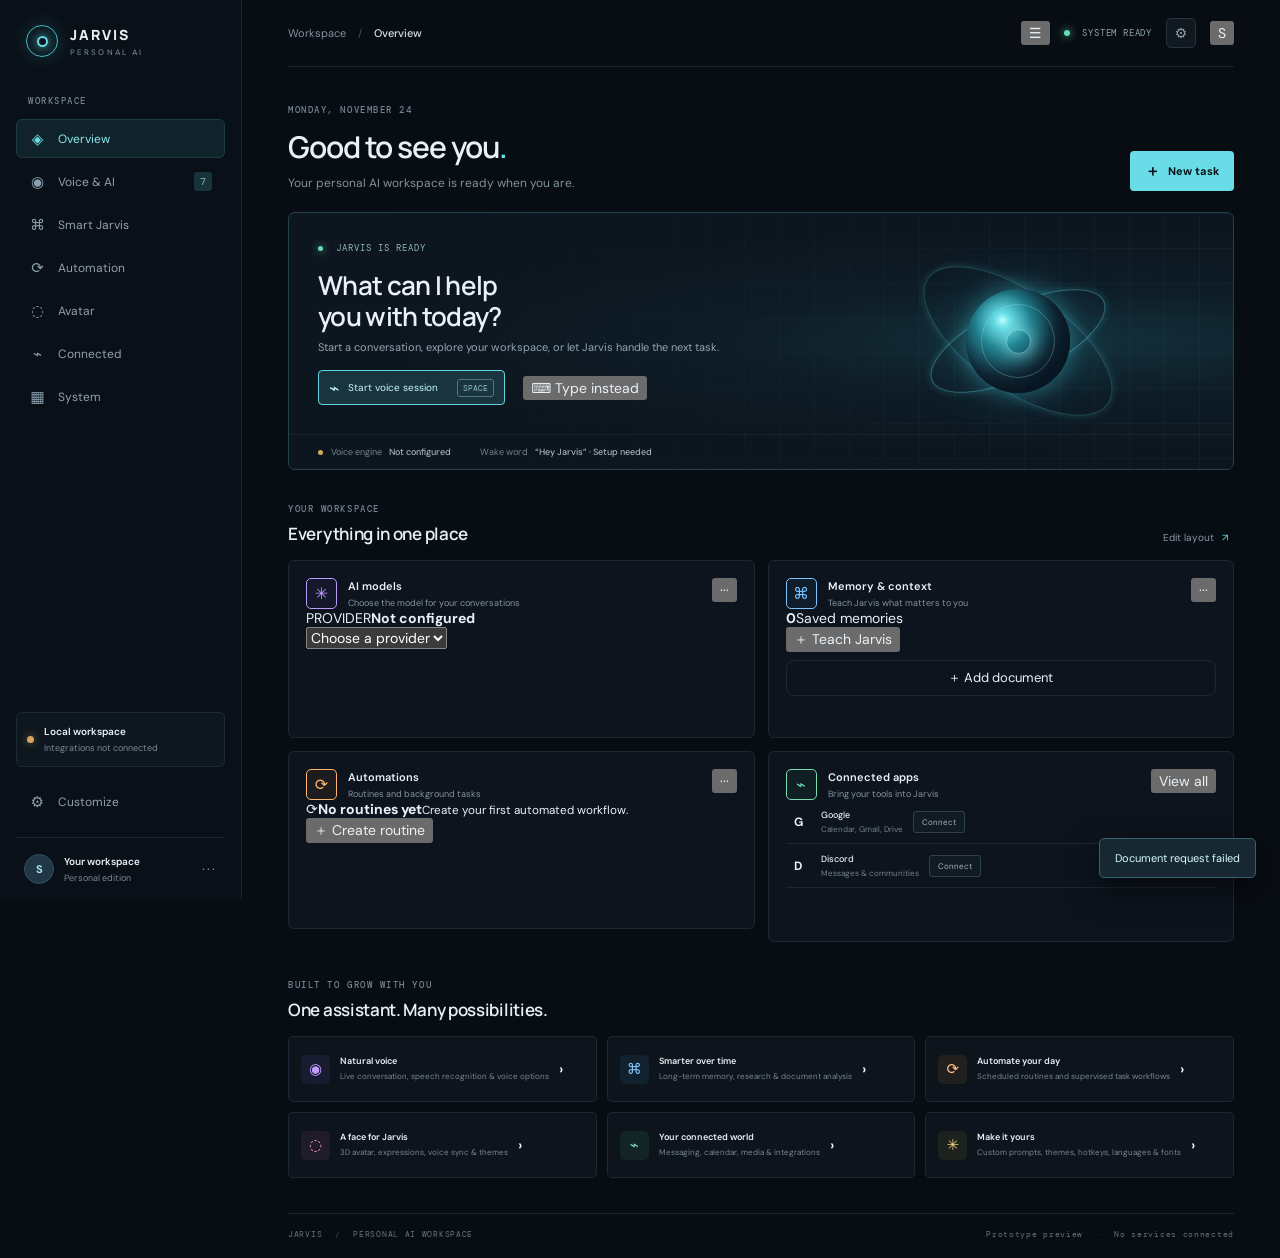
==== commit bc93b1e2: "Implement the Smart Jarvis memory and local document foundation" ====
--- a/index.html
+++ b/index.html
@@ -10,6 +10,7 @@
   <link rel="stylesheet" href="desktop-enhancements.css">
   <script src="app.js" defer></script>
   <script src="desktop-enhancements.js" defer></script>
+  <script src="smart-jarvis.js" defer></script>
 </head>
 <body>
   <div class="app-shell">
@@ -36,44 +37,20 @@
     </aside>
 
     <main class="main-content" id="overview">
-      <header class="topbar">
-        <div class="breadcrumb">Workspace <span>/</span> <strong>Overview</strong></div>
-        <div class="topbar-actions"><span class="system-status"><i></i> SYSTEM READY</span><button class="icon-button" id="settings-button" aria-label="Open settings">⚙</button><button class="user-menu" aria-label="Open user menu">S</button></div>
-      </header>
-
-      <section class="welcome-row">
-        <div><p class="eyebrow">MONDAY, NOVEMBER 24</p><h1>Good to see you<span class="accent">.</span></h1><p class="subheading">Your personal AI workspace is ready when you are.</p></div>
-        <button class="primary-button" id="new-task"><span>＋</span> New task</button>
-      </section>
-
-      <section class="hero-card" aria-label="Jarvis voice assistant">
-        <div class="hero-grid"></div><div class="hero-copy"><span class="live-pill"><i></i> JARVIS IS READY</span><h2>What can I help<br>you with today?</h2><p>Start a conversation, explore your workspace, or let Jarvis handle the next task.</p>
-          <div class="hero-actions"><button class="voice-button" id="voice-button"><span class="mic-icon">⌁</span><span id="voice-label">Start voice session</span><span class="shortcut">SPACE</span></button><button class="type-button" id="type-button"><span>⌨</span> Type instead</button></div>
-        </div><div class="orb-wrap" aria-hidden="true"><div class="orb-ring ring-one"></div><div class="orb-ring ring-two"></div><div class="orb"><div class="orb-core"></div></div><div class="orb-spark spark-one"></div><div class="orb-spark spark-two"></div></div>
-        <div class="hero-footer"><span><i class="tiny-dot"></i> Voice engine <strong>Not configured</strong></span><span>Wake word <strong>“Hey Jarvis” · Setup needed</strong></span></div>
-      </section>
-
+      <header class="topbar"><div class="breadcrumb">Workspace <span>/</span> <strong>Overview</strong></div><div class="topbar-actions"><span class="system-status"><i></i> SYSTEM READY</span><button class="icon-button" id="settings-button" aria-label="Open settings">⚙</button><button class="user-menu" aria-label="Open user menu">S</button></div></header>
+      <section class="welcome-row"><div><p class="eyebrow">MONDAY, NOVEMBER 24</p><h1>Good to see you<span class="accent">.</span></h1><p class="subheading">Your personal AI workspace is ready when you are.</p></div><button class="primary-button" id="new-task"><span>＋</span> New task</button></section>
+      <section class="hero-card" aria-label="Jarvis voice assistant"><div class="hero-grid"></div><div class="hero-copy"><span class="live-pill"><i></i> JARVIS IS READY</span><h2>What can I help<br>you with today?</h2><p>Start a conversation, explore your workspace, or let Jarvis handle the next task.</p><div class="hero-actions"><button class="voice-button" id="voice-button"><span class="mic-icon">⌁</span><span id="voice-label">Start voice session</span><span class="shortcut">SPACE</span></button><button class="type-button" id="type-button"><span>⌨</span> Type instead</button></div></div><div class="orb-wrap" aria-hidden="true"><div class="orb-ring ring-one"></div><div class="orb-ring ring-two"></div><div class="orb"><div class="orb-core"></div></div></div><div class="hero-footer"><span><i class="tiny-dot"></i> Voice engine <strong>Not configured</strong></span><span>Wake word <strong>“Hey Jarvis” · Setup needed</strong></span></div></section>
       <div class="section-heading"><div><p class="eyebrow">YOUR WORKSPACE</p><h2>Everything in one place</h2></div><button class="quiet-button" id="edit-layout">Edit layout <span>↗</span></button></div>
       <section class="overview-grid">
         <article class="panel model-panel" id="voice"><div class="panel-heading"><div><span class="panel-icon purple">✳</span><div><h3>AI models</h3><p>Choose the model for your conversations</p></div></div><button class="panel-menu">···</button></div><div class="model-status"><span>PROVIDER</span><strong>Not configured</strong></div><select id="model-select"><option>Choose a provider</option><option>OpenAI</option><option>Anthropic</option><option>Google Gemini</option><option>Groq</option><option>Ollama</option></select></article>
-        <article class="panel memory-panel" id="memory"><div class="panel-heading"><div><span class="panel-icon blue">⌘</span><div><h3>Memory &amp; context</h3><p>Teach Jarvis what matters to you</p></div></div><button class="panel-menu">···</button></div><div class="memory-stat"><strong>0</strong><span>Saved memories</span></div><button class="panel-button" id="teach-button">＋ Teach Jarvis</button></article>
+        <article class="panel memory-panel" id="memory"><div class="panel-heading"><div><span class="panel-icon blue">⌘</span><div><h3>Memory &amp; context</h3><p>Teach Jarvis what matters to you</p></div></div><button class="panel-menu">···</button></div><div class="memory-stat"><strong id="memory-count">0</strong><span>Saved memories</span></div><div id="memory-list" class="local-item-list"></div><button class="panel-button" id="teach-button">＋ Teach Jarvis</button><label class="document-upload"><input id="document-input" type="file" accept=".txt,.md,.csv,.json,.log,.yaml,.yml,text/plain,text/csv,application/json" multiple><span>＋ Add document</span></label><div id="document-list" class="document-list"></div></article>
         <article class="panel tasks-panel" id="automation"><div class="panel-heading"><div><span class="panel-icon orange">⟳</span><div><h3>Automations</h3><p>Routines and background tasks</p></div></div><button class="panel-menu">···</button></div><div class="empty-state"><span class="empty-icon">⟳</span><strong>No routines yet</strong><small>Create your first automated workflow.</small></div><button class="panel-button" id="routine-button">＋ Create routine</button></article>
         <article class="panel integrations-panel" id="connected"><div class="panel-heading"><div><span class="panel-icon green">⌁</span><div><h3>Connected apps</h3><p>Bring your tools into Jarvis</p></div></div><button class="text-action" id="all-integrations">View all</button></div><div class="integration-row"><span class="integration-logo">G</span><div><strong>Google</strong><small>Calendar, Gmail, Drive</small></div><button class="connect-button" data-integration="Google">Connect</button></div><div class="integration-row"><span class="integration-logo">D</span><div><strong>Discord</strong><small>Messages &amp; communities</small></div><button class="connect-button" data-integration="Discord">Connect</button></div></article>
       </section>
-
-      <section class="capabilities-section" id="system"><div class="section-heading compact"><div><p class="eyebrow">BUILT TO GROW WITH YOU</p><h2>One assistant. Many possibilities.</h2></div></div>
-        <div class="capability-grid">
-        <a class="capability-card" href="#voice"><span class="cap-icon cap-purple">◉</span><span><strong>Natural voice</strong><small>Live conversation, speech recognition &amp; voice options</small></span><b>›</b></a>
-        <a class="capability-card" href="#memory"><span class="cap-icon cap-blue">⌘</span><span><strong>Smarter over time</strong><small>Long-term memory, research &amp; document analysis</small></span><b>›</b></a>
-        <a class="capability-card" href="#automation"><span class="cap-icon cap-orange">⟳</span><span><strong>Automate your day</strong><small>Scheduled routines and supervised task workflows</small></span><b>›</b></a>
-        <a class="capability-card" href="#avatar"><span class="cap-icon cap-pink">◌</span><span><strong>A face for Jarvis</strong><small>3D avatar, expressions, voice sync &amp; themes</small></span><b>›</b></a>
-        <a class="capability-card" href="#connected"><span class="cap-icon cap-green">⌁</span><span><strong>Your connected world</strong><small>Messaging, calendar, media &amp; smart-home integrations</small></span><b>›</b></a>
-        <a class="capability-card" href="#customize"><span class="cap-icon cap-yellow">✳</span><span><strong>Make it yours</strong><small>Custom prompts, themes, hotkeys, languages &amp; fonts</small></span><b>›</b></a>
-      </div></section>
+      <section class="capabilities-section" id="system"><div class="section-heading compact"><div><p class="eyebrow">BUILT TO GROW WITH YOU</p><h2>One assistant. Many possibilities.</h2></div></div><div class="capability-grid"><a class="capability-card" href="#voice"><span class="cap-icon cap-purple">◉</span><span><strong>Natural voice</strong><small>Live conversation, speech recognition &amp; voice options</small></span><b>›</b></a><a class="capability-card" href="#memory"><span class="cap-icon cap-blue">⌘</span><span><strong>Smarter over time</strong><small>Long-term memory, research &amp; document analysis</small></span><b>›</b></a><a class="capability-card" href="#automation"><span class="cap-icon cap-orange">⟳</span><span><strong>Automate your day</strong><small>Scheduled routines and supervised task workflows</small></span><b>›</b></a><a class="capability-card" href="#avatar"><span class="cap-icon cap-pink">◌</span><span><strong>A face for Jarvis</strong><small>3D avatar, expressions, voice sync &amp; themes</small></span><b>›</b></a><a class="capability-card" href="#connected"><span class="cap-icon cap-green">⌁</span><span><strong>Your connected world</strong><small>Messaging, calendar, media &amp; integrations</small></span><b>›</b></a><a class="capability-card" href="#customize"><span class="cap-icon cap-yellow">✳</span><span><strong>Make it yours</strong><small>Custom prompts, themes, hotkeys, languages &amp; fonts</small></span><b>›</b></a></div></section>
       <footer class="footer"><span>JARVIS <span class="footer-sep">/</span> PERSONAL AI WORKSPACE</span><span>Prototype preview <span class="footer-sep">·</span> No services connected</span></footer>
     </main>
   </div>
-
   <div class="toast" id="toast" role="status" aria-live="polite"></div>
   <dialog class="message-dialog" id="message-dialog"><form method="dialog" id="message-form"><div class="dialog-head"><div><span class="eyebrow">NEW CONVERSATION</span><h2>Talk to Jarvis</h2></div><button class="dialog-close" value="cancel">×</button></div><textarea id="message-input" rows="5" placeholder="Ask Jarvis anything..."></textarea><div class="dialog-actions"><button value="cancel">Cancel</button><button class="primary-button" value="send">Send message</button></div></form></dialog>
   <dialog class="setup-dialog" id="setup-dialog"><form method="dialog"><div class="dialog-head"><div><span class="eyebrow">COMING UP</span><h2 id="setup-title">Set up Jarvis</h2></div><button class="dialog-close" value="cancel">×</button></div><p id="setup-description"></p><div class="dialog-actions"><button class="primary-button" value="cancel">Got it</button></div></form></dialog>
--- a/desktop-enhancements.css
+++ b/desktop-enhancements.css
@@ -1,77 +1,9 @@
-/* Desktop-only polish: keep the navigation close at hand without wasting workspace. */
-@media (min-width: 960px) {
-  body.jarvis-sidebar-collapsed .sidebar {
-    width: 76px;
-    padding-right: 12px;
-    padding-left: 12px;
-    transition: width 180ms ease, padding 180ms ease;
-  }
-
-  body.jarvis-sidebar-collapsed .main-content {
-    margin-left: 76px;
-    transition: margin-left 180ms ease;
-  }
-
-  body.jarvis-sidebar-collapsed .brand {
-    justify-content: center;
-  }
-
-  body.jarvis-sidebar-collapsed .brand-name,
-  body.jarvis-sidebar-collapsed .workspace-label,
-  body.jarvis-sidebar-collapsed .nav-count,
-  body.jarvis-sidebar-collapsed .connection-card > div,
-  body.jarvis-sidebar-collapsed .profile > div:not(.profile-avatar),
-  body.jarvis-sidebar-collapsed .profile-more {
-    display: none;
-  }
-
-  body.jarvis-sidebar-collapsed .nav-item {
-    justify-content: center;
-    gap: 0;
-    overflow: hidden;
-    font-size: 0;
-  }
-
-  body.jarvis-sidebar-collapsed .nav-icon {
-    flex: 0 0 auto;
-    font-size: 18px;
-  }
-
-  body.jarvis-sidebar-collapsed .connection-card,
-  body.jarvis-sidebar-collapsed .profile {
-    justify-content: center;
-    padding-right: 0;
-    padding-left: 0;
-  }
-
-  body.jarvis-sidebar-collapsed .connection-card .status-dot {
-    flex: 0 0 auto;
-  }
-
-  .desktop-sidebar-toggle {
-    display: inline-grid;
-    place-items: center;
-    width: 36px;
-    height: 36px;
-    border: 1px solid var(--border);
-    border-radius: 10px;
-    background: var(--panel);
-    color: var(--muted);
-    cursor: pointer;
-    transition: color 140ms ease, border-color 140ms ease, background 140ms ease;
-  }
-
-  .desktop-sidebar-toggle:hover,
-  .desktop-sidebar-toggle:focus-visible {
-    color: var(--cyan-bright);
-    border-color: var(--cyan);
-    outline: none;
-  }
-}
-
-@media (prefers-reduced-motion: reduce) {
-  body.jarvis-sidebar-collapsed .sidebar,
-  body.jarvis-sidebar-collapsed .main-content {
-    transition: none;
-  }
-}
+.memory-panel{max-height:520px;overflow:auto}
+.smart-memory-item,.smart-document-item{display:flex;align-items:flex-start;justify-content:space-between;gap:8px;padding:8px 0;border-bottom:1px solid var(--border);font-size:12px}
+.smart-memory-item span,.smart-document-item span{min-width:0;overflow-wrap:anywhere}
+.smart-memory-item small,.smart-document-item small{display:block;color:var(--muted);margin-bottom:2px}
+.smart-memory-item button,.smart-document-item button{border:0;background:transparent;color:var(--muted);cursor:pointer;font-size:16px}
+.document-upload{display:block;margin-top:8px}
+.document-upload input{position:absolute;inline-size:1px;block-size:1px;opacity:0}
+.document-upload span{display:flex;justify-content:center;width:100%;box-sizing:border-box;padding:8px;border:1px solid var(--border);border-radius:8px;color:var(--text);cursor:pointer;font-size:13px}
+.document-list{display:grid;margin-top:6px}
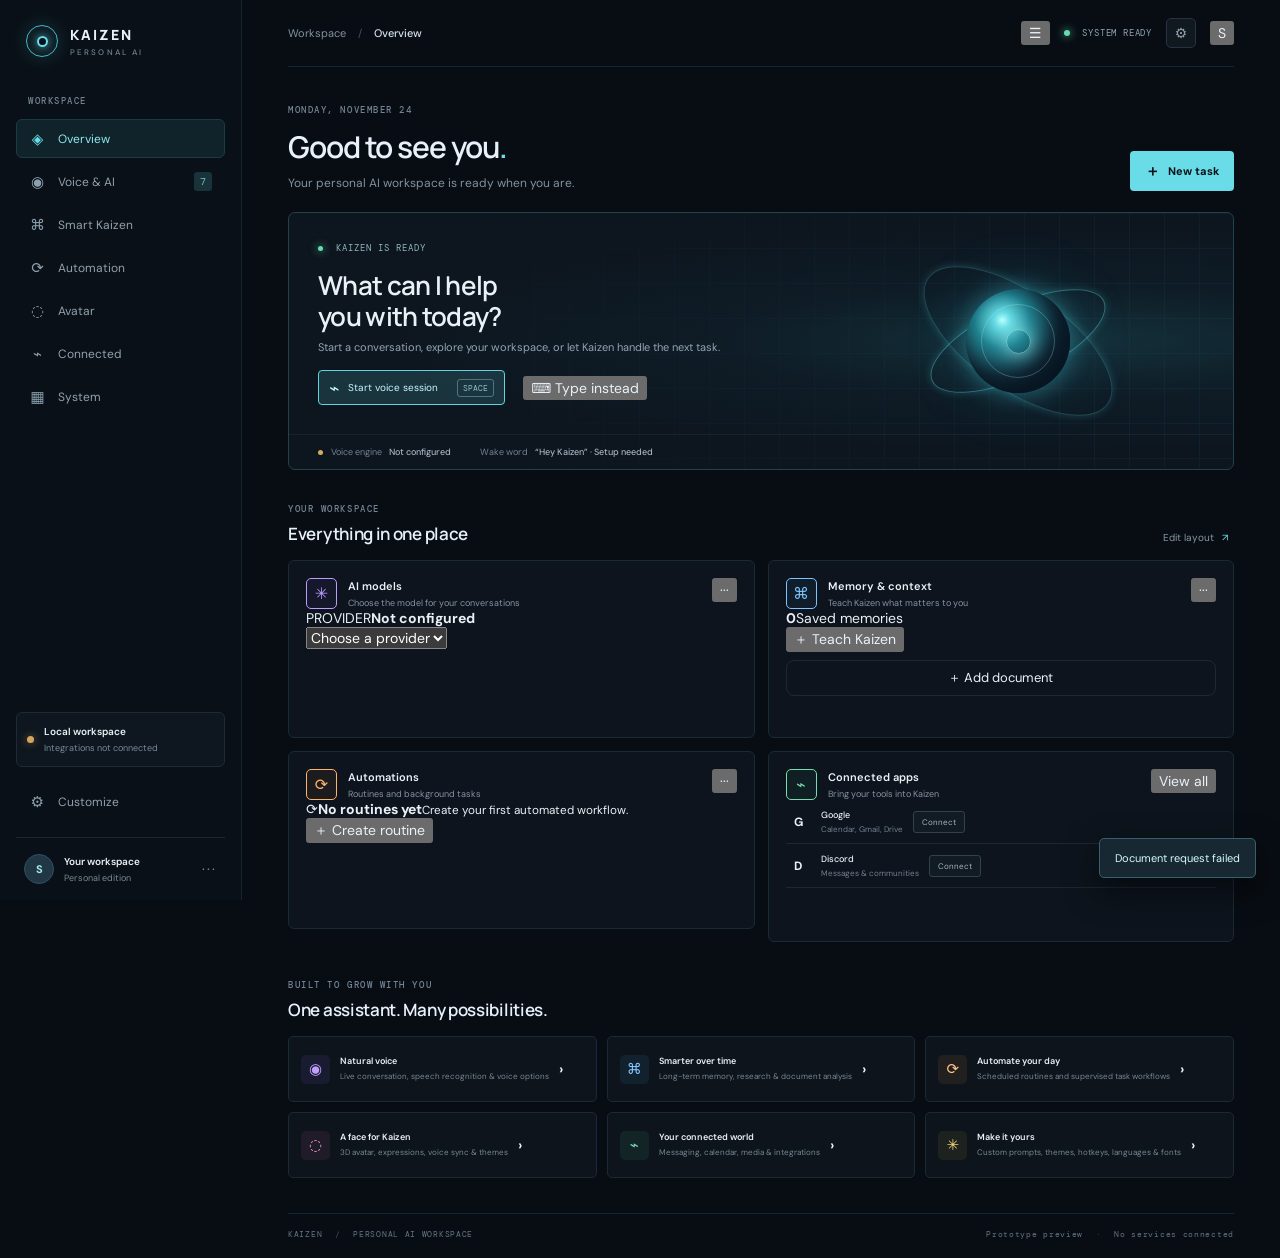
==== commit 3bd8968c: "Rename the desktop assistant to Kaizen" ====
--- a/index.html
+++ b/index.html
@@ -4,26 +4,27 @@
   <meta charset="utf-8">
   <meta name="viewport" content="width=device-width, initial-scale=1">
   <meta name="theme-color" content="#071018">
-  <meta name="description" content="Jarvis — a voice-first AI assistant workspace.">
-  <title>JARVIS — Personal AI</title>
+  <meta name="description" content="Kaizen — a voice-first AI assistant workspace.">
+  <title>KAIZEN — Personal AI</title>
   <link rel="stylesheet" href="styles.css">
   <link rel="stylesheet" href="desktop-enhancements.css">
   <script src="app.js" defer></script>
   <script src="desktop-enhancements.js" defer></script>
   <script src="smart-jarvis.js" defer></script>
+  <script src="kaizen-brand.js" defer></script>
 </head>
 <body>
   <div class="app-shell">
     <aside class="sidebar" aria-label="Main navigation">
-      <a class="brand" href="#overview" aria-label="Jarvis home">
+      <a class="brand" href="#overview" aria-label="Kaizen home">
         <span class="brand-mark"><span></span></span>
-        <span class="brand-name">JARVIS<small>PERSONAL AI</small></span>
+        <span class="brand-name">KAIZEN<small>PERSONAL AI</small></span>
       </a>
       <div class="workspace-label">WORKSPACE</div>
       <nav class="nav-list">
         <a class="nav-item active" href="#overview"><span class="nav-icon">◈</span> Overview</a>
         <a class="nav-item" href="#voice"><span class="nav-icon">◉</span> Voice &amp; AI <span class="nav-count">7</span></a>
-        <a class="nav-item" href="#memory"><span class="nav-icon">⌘</span> Smart Jarvis</a>
+        <a class="nav-item" href="#memory"><span class="nav-icon">⌘</span> Smart Kaizen</a>
         <a class="nav-item" href="#automation"><span class="nav-icon">⟳</span> Automation</a>
         <a class="nav-item" href="#avatar"><span class="nav-icon">◌</span> Avatar</a>
         <a class="nav-item" href="#connected"><span class="nav-icon">⌁</span> Connected</a>
@@ -39,20 +40,20 @@
     <main class="main-content" id="overview">
       <header class="topbar"><div class="breadcrumb">Workspace <span>/</span> <strong>Overview</strong></div><div class="topbar-actions"><span class="system-status"><i></i> SYSTEM READY</span><button class="icon-button" id="settings-button" aria-label="Open settings">⚙</button><button class="user-menu" aria-label="Open user menu">S</button></div></header>
       <section class="welcome-row"><div><p class="eyebrow">MONDAY, NOVEMBER 24</p><h1>Good to see you<span class="accent">.</span></h1><p class="subheading">Your personal AI workspace is ready when you are.</p></div><button class="primary-button" id="new-task"><span>＋</span> New task</button></section>
-      <section class="hero-card" aria-label="Jarvis voice assistant"><div class="hero-grid"></div><div class="hero-copy"><span class="live-pill"><i></i> JARVIS IS READY</span><h2>What can I help<br>you with today?</h2><p>Start a conversation, explore your workspace, or let Jarvis handle the next task.</p><div class="hero-actions"><button class="voice-button" id="voice-button"><span class="mic-icon">⌁</span><span id="voice-label">Start voice session</span><span class="shortcut">SPACE</span></button><button class="type-button" id="type-button"><span>⌨</span> Type instead</button></div></div><div class="orb-wrap" aria-hidden="true"><div class="orb-ring ring-one"></div><div class="orb-ring ring-two"></div><div class="orb"><div class="orb-core"></div></div></div><div class="hero-footer"><span><i class="tiny-dot"></i> Voice engine <strong>Not configured</strong></span><span>Wake word <strong>“Hey Jarvis” · Setup needed</strong></span></div></section>
+      <section class="hero-card" aria-label="Kaizen voice assistant"><div class="hero-grid"></div><div class="hero-copy"><span class="live-pill"><i></i> KAIZEN IS READY</span><h2>What can I help<br>you with today?</h2><p>Start a conversation, explore your workspace, or let Kaizen handle the next task.</p><div class="hero-actions"><button class="voice-button" id="voice-button"><span class="mic-icon">⌁</span><span id="voice-label">Start voice session</span><span class="shortcut">SPACE</span></button><button class="type-button" id="type-button"><span>⌨</span> Type instead</button></div></div><div class="orb-wrap" aria-hidden="true"><div class="orb-ring ring-one"></div><div class="orb-ring ring-two"></div><div class="orb"><div class="orb-core"></div></div></div><div class="hero-footer"><span><i class="tiny-dot"></i> Voice engine <strong>Not configured</strong></span><span>Wake word <strong>“Hey Kaizen” · Setup needed</strong></span></div></section>
       <div class="section-heading"><div><p class="eyebrow">YOUR WORKSPACE</p><h2>Everything in one place</h2></div><button class="quiet-button" id="edit-layout">Edit layout <span>↗</span></button></div>
       <section class="overview-grid">
         <article class="panel model-panel" id="voice"><div class="panel-heading"><div><span class="panel-icon purple">✳</span><div><h3>AI models</h3><p>Choose the model for your conversations</p></div></div><button class="panel-menu">···</button></div><div class="model-status"><span>PROVIDER</span><strong>Not configured</strong></div><select id="model-select"><option>Choose a provider</option><option>OpenAI</option><option>Anthropic</option><option>Google Gemini</option><option>Groq</option><option>Ollama</option></select></article>
-        <article class="panel memory-panel" id="memory"><div class="panel-heading"><div><span class="panel-icon blue">⌘</span><div><h3>Memory &amp; context</h3><p>Teach Jarvis what matters to you</p></div></div><button class="panel-menu">···</button></div><div class="memory-stat"><strong id="memory-count">0</strong><span>Saved memories</span></div><div id="memory-list" class="local-item-list"></div><button class="panel-button" id="teach-button">＋ Teach Jarvis</button><label class="document-upload"><input id="document-input" type="file" accept=".txt,.md,.csv,.json,.log,.yaml,.yml,text/plain,text/csv,application/json" multiple><span>＋ Add document</span></label><div id="document-list" class="document-list"></div></article>
+        <article class="panel memory-panel" id="memory"><div class="panel-heading"><div><span class="panel-icon blue">⌘</span><div><h3>Memory &amp; context</h3><p>Teach Kaizen what matters to you</p></div></div><button class="panel-menu">···</button></div><div class="memory-stat"><strong id="memory-count">0</strong><span>Saved memories</span></div><div id="memory-list" class="local-item-list"></div><button class="panel-button" id="teach-button">＋ Teach Kaizen</button><label class="document-upload"><input id="document-input" type="file" accept=".txt,.md,.csv,.json,.log,.yaml,.yml,text/plain,text/csv,application/json" multiple><span>＋ Add document</span></label><div id="document-list" class="document-list"></div></article>
         <article class="panel tasks-panel" id="automation"><div class="panel-heading"><div><span class="panel-icon orange">⟳</span><div><h3>Automations</h3><p>Routines and background tasks</p></div></div><button class="panel-menu">···</button></div><div class="empty-state"><span class="empty-icon">⟳</span><strong>No routines yet</strong><small>Create your first automated workflow.</small></div><button class="panel-button" id="routine-button">＋ Create routine</button></article>
-        <article class="panel integrations-panel" id="connected"><div class="panel-heading"><div><span class="panel-icon green">⌁</span><div><h3>Connected apps</h3><p>Bring your tools into Jarvis</p></div></div><button class="text-action" id="all-integrations">View all</button></div><div class="integration-row"><span class="integration-logo">G</span><div><strong>Google</strong><small>Calendar, Gmail, Drive</small></div><button class="connect-button" data-integration="Google">Connect</button></div><div class="integration-row"><span class="integration-logo">D</span><div><strong>Discord</strong><small>Messages &amp; communities</small></div><button class="connect-button" data-integration="Discord">Connect</button></div></article>
+        <article class="panel integrations-panel" id="connected"><div class="panel-heading"><div><span class="panel-icon green">⌁</span><div><h3>Connected apps</h3><p>Bring your tools into Kaizen</p></div></div><button class="text-action" id="all-integrations">View all</button></div><div class="integration-row"><span class="integration-logo">G</span><div><strong>Google</strong><small>Calendar, Gmail, Drive</small></div><button class="connect-button" data-integration="Google">Connect</button></div><div class="integration-row"><span class="integration-logo">D</span><div><strong>Discord</strong><small>Messages &amp; communities</small></div><button class="connect-button" data-integration="Discord">Connect</button></div></article>
       </section>
-      <section class="capabilities-section" id="system"><div class="section-heading compact"><div><p class="eyebrow">BUILT TO GROW WITH YOU</p><h2>One assistant. Many possibilities.</h2></div></div><div class="capability-grid"><a class="capability-card" href="#voice"><span class="cap-icon cap-purple">◉</span><span><strong>Natural voice</strong><small>Live conversation, speech recognition &amp; voice options</small></span><b>›</b></a><a class="capability-card" href="#memory"><span class="cap-icon cap-blue">⌘</span><span><strong>Smarter over time</strong><small>Long-term memory, research &amp; document analysis</small></span><b>›</b></a><a class="capability-card" href="#automation"><span class="cap-icon cap-orange">⟳</span><span><strong>Automate your day</strong><small>Scheduled routines and supervised task workflows</small></span><b>›</b></a><a class="capability-card" href="#avatar"><span class="cap-icon cap-pink">◌</span><span><strong>A face for Jarvis</strong><small>3D avatar, expressions, voice sync &amp; themes</small></span><b>›</b></a><a class="capability-card" href="#connected"><span class="cap-icon cap-green">⌁</span><span><strong>Your connected world</strong><small>Messaging, calendar, media &amp; integrations</small></span><b>›</b></a><a class="capability-card" href="#customize"><span class="cap-icon cap-yellow">✳</span><span><strong>Make it yours</strong><small>Custom prompts, themes, hotkeys, languages &amp; fonts</small></span><b>›</b></a></div></section>
-      <footer class="footer"><span>JARVIS <span class="footer-sep">/</span> PERSONAL AI WORKSPACE</span><span>Prototype preview <span class="footer-sep">·</span> No services connected</span></footer>
+      <section class="capabilities-section" id="system"><div class="section-heading compact"><div><p class="eyebrow">BUILT TO GROW WITH YOU</p><h2>One assistant. Many possibilities.</h2></div></div><div class="capability-grid"><a class="capability-card" href="#voice"><span class="cap-icon cap-purple">◉</span><span><strong>Natural voice</strong><small>Live conversation, speech recognition &amp; voice options</small></span><b>›</b></a><a class="capability-card" href="#memory"><span class="cap-icon cap-blue">⌘</span><span><strong>Smarter over time</strong><small>Long-term memory, research &amp; document analysis</small></span><b>›</b></a><a class="capability-card" href="#automation"><span class="cap-icon cap-orange">⟳</span><span><strong>Automate your day</strong><small>Scheduled routines and supervised task workflows</small></span><b>›</b></a><a class="capability-card" href="#avatar"><span class="cap-icon cap-pink">◌</span><span><strong>A face for Kaizen</strong><small>3D avatar, expressions, voice sync &amp; themes</small></span><b>›</b></a><a class="capability-card" href="#connected"><span class="cap-icon cap-green">⌁</span><span><strong>Your connected world</strong><small>Messaging, calendar, media &amp; integrations</small></span><b>›</b></a><a class="capability-card" href="#customize"><span class="cap-icon cap-yellow">✳</span><span><strong>Make it yours</strong><small>Custom prompts, themes, hotkeys, languages &amp; fonts</small></span><b>›</b></a></div></section>
+      <footer class="footer"><span>KAIZEN <span class="footer-sep">/</span> PERSONAL AI WORKSPACE</span><span>Prototype preview <span class="footer-sep">·</span> No services connected</span></footer>
     </main>
   </div>
   <div class="toast" id="toast" role="status" aria-live="polite"></div>
-  <dialog class="message-dialog" id="message-dialog"><form method="dialog" id="message-form"><div class="dialog-head"><div><span class="eyebrow">NEW CONVERSATION</span><h2>Talk to Jarvis</h2></div><button class="dialog-close" value="cancel">×</button></div><textarea id="message-input" rows="5" placeholder="Ask Jarvis anything..."></textarea><div class="dialog-actions"><button value="cancel">Cancel</button><button class="primary-button" value="send">Send message</button></div></form></dialog>
-  <dialog class="setup-dialog" id="setup-dialog"><form method="dialog"><div class="dialog-head"><div><span class="eyebrow">COMING UP</span><h2 id="setup-title">Set up Jarvis</h2></div><button class="dialog-close" value="cancel">×</button></div><p id="setup-description"></p><div class="dialog-actions"><button class="primary-button" value="cancel">Got it</button></div></form></dialog>
+  <dialog class="message-dialog" id="message-dialog"><form method="dialog" id="message-form"><div class="dialog-head"><div><span class="eyebrow">NEW CONVERSATION</span><h2>Talk to Kaizen</h2></div><button class="dialog-close" value="cancel">×</button></div><textarea id="message-input" rows="5" placeholder="Ask Kaizen anything..."></textarea><div class="dialog-actions"><button value="cancel">Cancel</button><button class="primary-button" value="send">Send message</button></div></form></dialog>
+  <dialog class="setup-dialog" id="setup-dialog"><form method="dialog"><div class="dialog-head"><div><span class="eyebrow">SETTINGS</span><h2 id="setup-title">Set up Kaizen</h2></div><button class="dialog-close" value="cancel">×</button></div><p id="setup-description"></p><div class="dialog-actions"><button class="primary-button" value="cancel">Got it</button></div></form></dialog>
 </body>
 </html>
